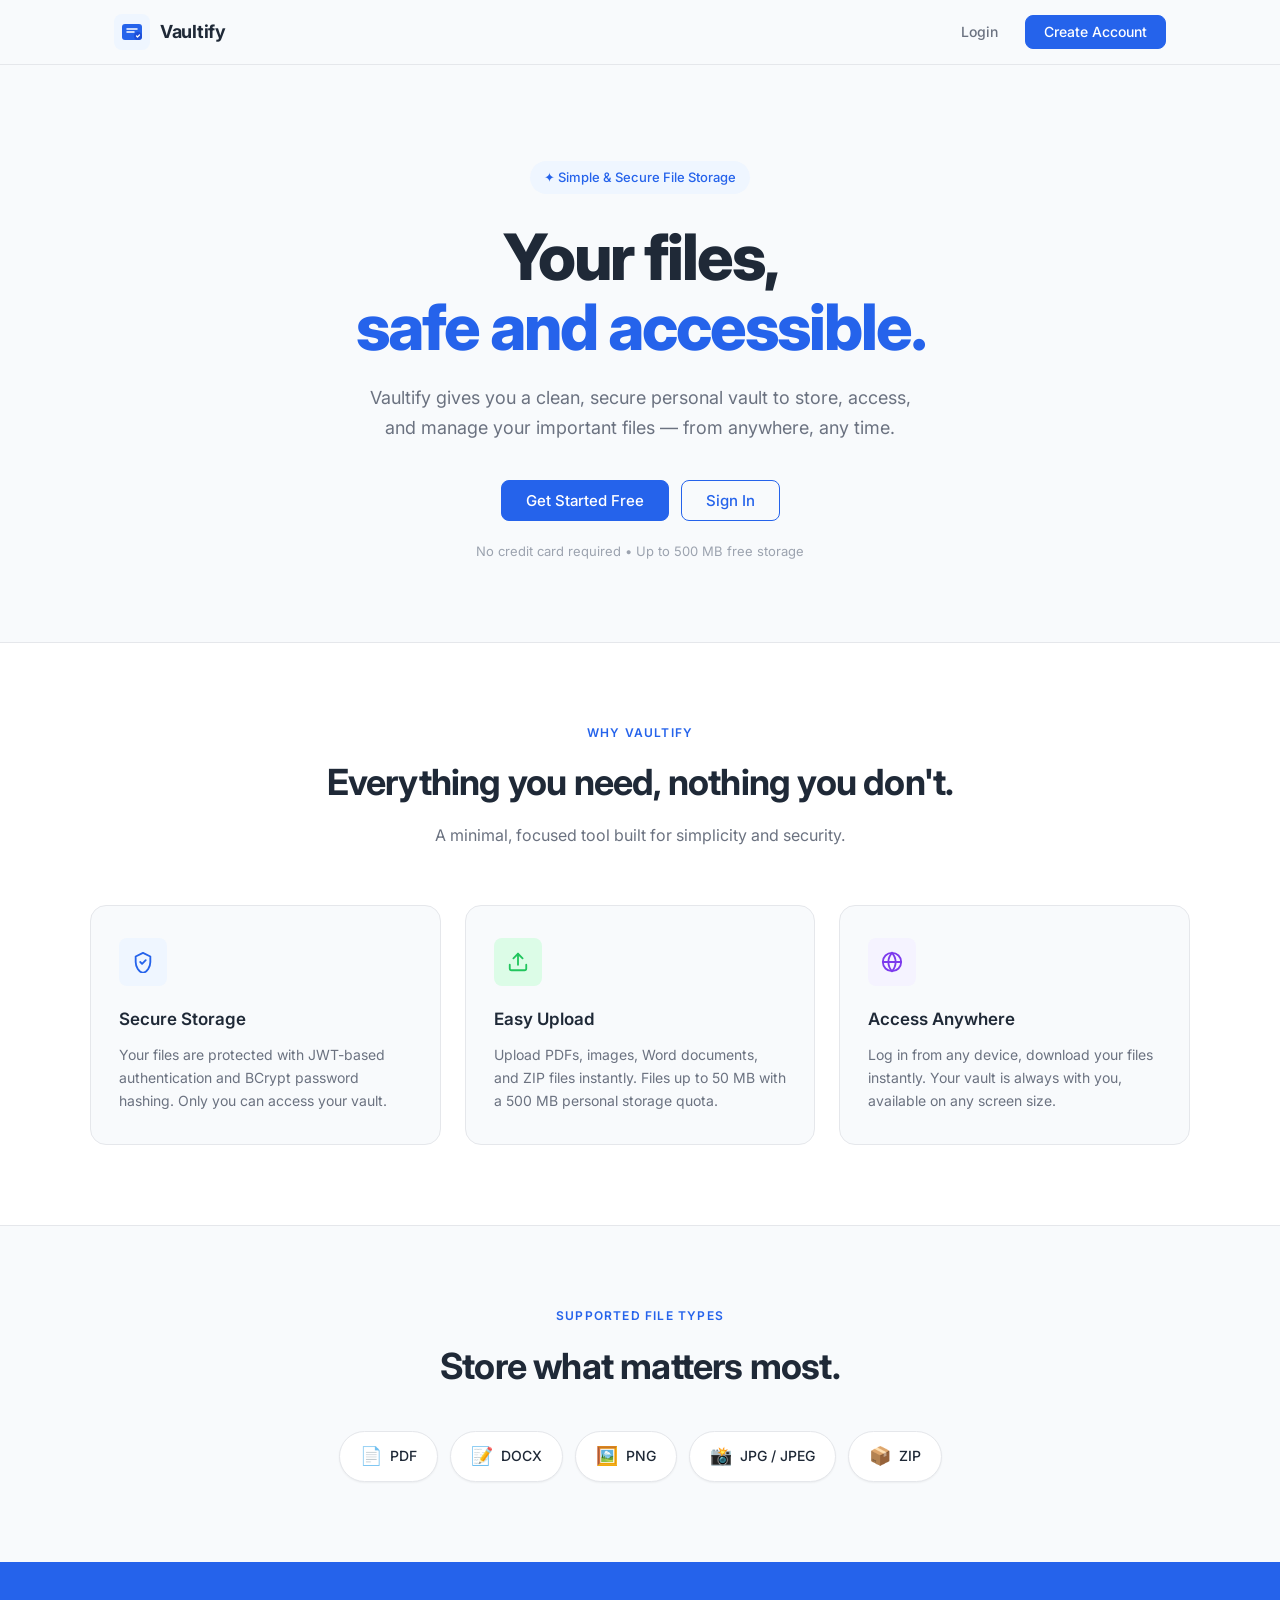
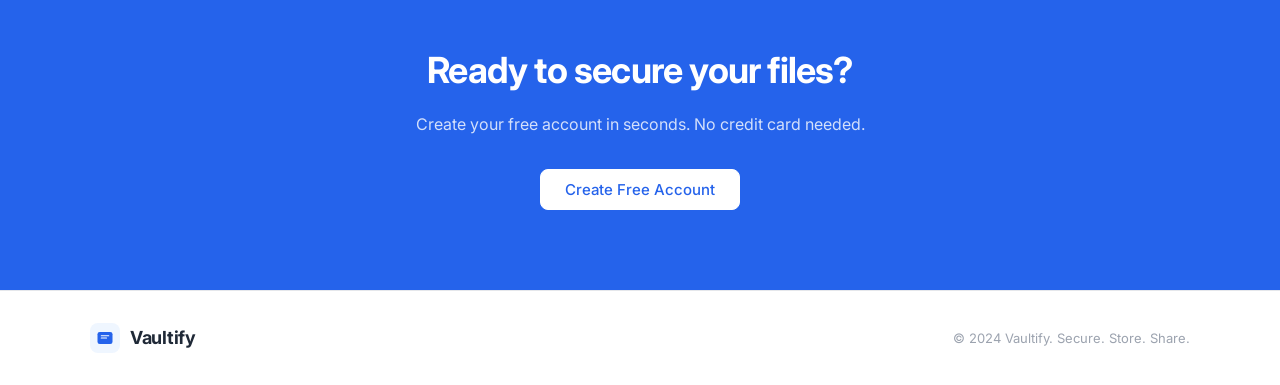
==== frontend/index.html @ 579fc2db "Initial commit - Vaultify v1.0 MVP - Spring Boot backend with JWT auth and H2 database - LocalStorag" ====
<!DOCTYPE html>
<html lang="en">
<head>
    <meta charset="UTF-8">
    <meta name="viewport" content="width=device-width, initial-scale=1.0">
    <meta name="description" content="Vaultify — Secure cloud file storage for you and your team. Upload, store, and access your files anywhere.">
    <title>Vaultify — Secure. Store. Share.</title>
    <link rel="preconnect" href="https://fonts.googleapis.com">
    <link rel="preconnect" href="https://fonts.gstatic.com" crossorigin>
    <link href="https://fonts.googleapis.com/css2?family=Inter:wght@300;400;500;600;700;800&display=swap" rel="stylesheet">
    <link rel="stylesheet" href="css/style.css">
</head>
<body>

    <!-- ========== NAVBAR ========== -->
    <nav class="navbar">
        <div class="nav-container">
            <a href="index.html" class="nav-logo">
                <div class="logo-icon">
                    <svg width="24" height="24" viewBox="0 0 24 24" fill="none">
                        <rect x="2" y="4" width="20" height="16" rx="3" fill="#2563EB"/>
                        <path d="M7 9h10M7 12h7" stroke="white" stroke-width="1.5" stroke-linecap="round"/>
                        <circle cx="18" cy="16" r="4" fill="#1D4ED8"/>
                        <path d="M16.5 16l1 1 2-2" stroke="white" stroke-width="1.2" stroke-linecap="round" stroke-linejoin="round"/>
                    </svg>
                </div>
                <span class="logo-text">Vaultify</span>
            </a>
            <div class="nav-actions">
                <a href="login.html" class="btn btn-ghost" id="nav-login">Login</a>
                <a href="signup.html" class="btn btn-primary" id="nav-signup">Create Account</a>
            </div>
        </div>
    </nav>

    <!-- ========== HERO ========== -->
    <section class="hero">
        <div class="hero-container">
            <div class="hero-badge">✦ Simple & Secure File Storage</div>
            <h1 class="hero-title">
                Your files,<br>
                <span class="hero-title-accent">safe and accessible.</span>
            </h1>
            <p class="hero-subtitle">
                Vaultify gives you a clean, secure personal vault to store, access,
                and manage your important files — from anywhere, any time.
            </p>
            <div class="hero-actions">
                <a href="signup.html" class="btn btn-primary btn-lg" id="hero-get-started">Get Started Free</a>
                <a href="login.html" class="btn btn-outline btn-lg" id="hero-login">Sign In</a>
            </div>
            <p class="hero-note">No credit card required &bull; Up to 500 MB free storage</p>
        </div>
    </section>

    <!-- ========== FEATURES ========== -->
    <section class="features">
        <div class="features-container">
            <div class="section-label">Why Vaultify</div>
            <h2 class="section-title">Everything you need, nothing you don't.</h2>
            <p class="section-subtitle">A minimal, focused tool built for simplicity and security.</p>

            <div class="features-grid">

                <div class="feature-card" id="feature-secure">
                    <div class="feature-icon feature-icon--blue">
                        <svg width="22" height="22" viewBox="0 0 24 24" fill="none">
                            <path d="M12 2L4 6v6c0 5.5 3.5 10.7 8 12 4.5-1.3 8-6.5 8-12V6L12 2z" stroke="#2563EB" stroke-width="2" stroke-linejoin="round"/>
                            <path d="M9 12l2 2 4-4" stroke="#2563EB" stroke-width="2" stroke-linecap="round" stroke-linejoin="round"/>
                        </svg>
                    </div>
                    <h3 class="feature-title">Secure Storage</h3>
                    <p class="feature-desc">
                        Your files are protected with JWT-based authentication and BCrypt password hashing.
                        Only you can access your vault.
                    </p>
                </div>

                <div class="feature-card" id="feature-upload">
                    <div class="feature-icon feature-icon--green">
                        <svg width="22" height="22" viewBox="0 0 24 24" fill="none">
                            <path d="M21 15v4a2 2 0 01-2 2H5a2 2 0 01-2-2v-4" stroke="#22C55E" stroke-width="2" stroke-linecap="round"/>
                            <polyline points="17,8 12,3 7,8" stroke="#22C55E" stroke-width="2" stroke-linecap="round" stroke-linejoin="round"/>
                            <line x1="12" y1="3" x2="12" y2="15" stroke="#22C55E" stroke-width="2" stroke-linecap="round"/>
                        </svg>
                    </div>
                    <h3 class="feature-title">Easy Upload</h3>
                    <p class="feature-desc">
                        Upload PDFs, images, Word documents, and ZIP files instantly.
                        Files up to 50 MB with a 500 MB personal storage quota.
                    </p>
                </div>

                <div class="feature-card" id="feature-access">
                    <div class="feature-icon feature-icon--purple">
                        <svg width="22" height="22" viewBox="0 0 24 24" fill="none">
                            <circle cx="12" cy="12" r="10" stroke="#7C3AED" stroke-width="2"/>
                            <path d="M2 12h20M12 2a15.3 15.3 0 014 10 15.3 15.3 0 01-4 10 15.3 15.3 0 01-4-10 15.3 15.3 0 014-10z" stroke="#7C3AED" stroke-width="2"/>
                        </svg>
                    </div>
                    <h3 class="feature-title">Access Anywhere</h3>
                    <p class="feature-desc">
                        Log in from any device, download your files instantly.
                        Your vault is always with you, available on any screen size.
                    </p>
                </div>

            </div>
        </div>
    </section>

    <!-- ========== SUPPORTED FILES ========== -->
    <section class="file-types">
        <div class="file-types-container">
            <div class="section-label">Supported File Types</div>
            <h2 class="section-title">Store what matters most.</h2>
            <div class="file-types-grid">
                <div class="file-type-badge">
                    <span class="file-type-icon">📄</span>
                    <span>PDF</span>
                </div>
                <div class="file-type-badge">
                    <span class="file-type-icon">📝</span>
                    <span>DOCX</span>
                </div>
                <div class="file-type-badge">
                    <span class="file-type-icon">🖼️</span>
                    <span>PNG</span>
                </div>
                <div class="file-type-badge">
                    <span class="file-type-icon">📸</span>
                    <span>JPG / JPEG</span>
                </div>
                <div class="file-type-badge">
                    <span class="file-type-icon">📦</span>
                    <span>ZIP</span>
                </div>
            </div>
        </div>
    </section>

    <!-- ========== CTA ========== -->
    <section class="cta-section">
        <div class="cta-container">
            <h2 class="cta-title">Ready to secure your files?</h2>
            <p class="cta-subtitle">Create your free account in seconds. No credit card needed.</p>
            <a href="signup.html" class="btn btn-primary btn-lg" id="cta-signup">Create Free Account</a>
        </div>
    </section>

    <!-- ========== FOOTER ========== -->
    <footer class="footer">
        <div class="footer-container">
            <a href="index.html" class="nav-logo">
                <div class="logo-icon logo-icon--sm">
                    <svg width="18" height="18" viewBox="0 0 24 24" fill="none">
                        <rect x="2" y="4" width="20" height="16" rx="3" fill="#2563EB"/>
                        <path d="M7 9h10M7 12h7" stroke="white" stroke-width="1.5" stroke-linecap="round"/>
                    </svg>
                </div>
                <span class="logo-text">Vaultify</span>
            </a>
            <p class="footer-copy">&copy; 2024 Vaultify. Secure. Store. Share.</p>
        </div>
    </footer>

    <script>
        // If already logged in, redirect to dashboard
        if (localStorage.getItem('vaultify_token')) {
            // Don't auto-redirect from landing page — let user see it
        }
    </script>

</body>
</html>
---- frontend/css/style.css ----
/* =============================================
   Vaultify — Global Styles (style.css)
   Used by: index.html, login.html, signup.html
   ============================================= */

/* ========== Google Font ========== */
@import url('https://fonts.googleapis.com/css2?family=Inter:wght@300;400;500;600;700;800&display=swap');

/* ========== CSS Custom Properties ========== */
:root {
    --primary:        #2563EB;
    --primary-hover:  #1D4ED8;
    --primary-light:  #EFF6FF;
    --background:     #F8FAFC;
    --card:           #FFFFFF;
    --text:           #1F2937;
    --text-secondary: #6B7280;
    --text-muted:     #9CA3AF;
    --border:         #E5E7EB;
    --border-focus:   #2563EB;
    --success:        #22C55E;
    --success-light:  #DCFCE7;
    --danger:         #EF4444;
    --danger-light:   #FEF2F2;
    --purple:         #7C3AED;
    --purple-light:   #F5F3FF;

    --shadow-sm:  0 1px 2px rgba(0, 0, 0, 0.05);
    --shadow:     0 1px 3px rgba(0, 0, 0, 0.1), 0 1px 2px rgba(0, 0, 0, 0.06);
    --shadow-md:  0 4px 6px rgba(0, 0, 0, 0.07), 0 2px 4px rgba(0, 0, 0, 0.06);
    --shadow-lg:  0 10px 15px rgba(0, 0, 0, 0.08), 0 4px 6px rgba(0, 0, 0, 0.04);
    --shadow-xl:  0 20px 25px rgba(0, 0, 0, 0.10), 0 8px 10px rgba(0, 0, 0, 0.04);

    --radius-sm: 8px;
    --radius:    12px;
    --radius-lg: 16px;
    --radius-xl: 24px;

    --transition: all 0.2s ease;
    --transition-slow: all 0.3s ease;
}

/* ========== Reset ========== */
*, *::before, *::after {
    margin: 0;
    padding: 0;
    box-sizing: border-box;
}

html {
    scroll-behavior: smooth;
}

body {
    font-family: 'Inter', -apple-system, BlinkMacSystemFont, 'Segoe UI', sans-serif;
    background-color: var(--background);
    color: var(--text);
    line-height: 1.6;
    -webkit-font-smoothing: antialiased;
    -moz-osx-font-smoothing: grayscale;
}

a {
    text-decoration: none;
    color: inherit;
}

button {
    cursor: pointer;
    font-family: inherit;
    border: none;
    background: none;
}

img, svg {
    display: block;
}

/* =============================================
   LAYOUT — SHARED
   ============================================= */

/* ========== Logo ========== */
.nav-logo {
    display: flex;
    align-items: center;
    gap: 10px;
    text-decoration: none;
}

.logo-icon {
    width: 36px;
    height: 36px;
    border-radius: var(--radius-sm);
    display: flex;
    align-items: center;
    justify-content: center;
    background: var(--primary-light);
    flex-shrink: 0;
}

.logo-icon--sm {
    width: 30px;
    height: 30px;
}

.logo-icon--white {
    background: rgba(255,255,255,0.15);
}

.logo-text {
    font-size: 18px;
    font-weight: 700;
    color: var(--text);
    letter-spacing: -0.3px;
}

.logo-text--white {
    color: white;
}

/* =============================================
   BUTTONS
   ============================================= */

.btn {
    display: inline-flex;
    align-items: center;
    justify-content: center;
    gap: 8px;
    padding: 9px 18px;
    font-size: 14px;
    font-weight: 500;
    border-radius: var(--radius-sm);
    transition: var(--transition);
    cursor: pointer;
    border: 1.5px solid transparent;
    line-height: 1;
    white-space: nowrap;
    text-decoration: none;
}

.btn:disabled {
    opacity: 0.6;
    cursor: not-allowed;
}

.btn-primary {
    background: var(--primary);
    color: white;
    border-color: var(--primary);
}

.btn-primary:hover:not(:disabled) {
    background: var(--primary-hover);
    border-color: var(--primary-hover);
    box-shadow: 0 4px 12px rgba(37, 99, 235, 0.3);
    transform: translateY(-1px);
}

.btn-ghost {
    background: transparent;
    color: var(--text-secondary);
}

.btn-ghost:hover:not(:disabled) {
    background: var(--border);
    color: var(--text);
}

.btn-outline {
    background: transparent;
    color: var(--primary);
    border-color: var(--primary);
}

.btn-outline:hover:not(:disabled) {
    background: var(--primary-light);
}

.btn-danger {
    background: var(--danger);
    color: white;
    border-color: var(--danger);
}

.btn-danger:hover:not(:disabled) {
    background: #DC2626;
    border-color: #DC2626;
    box-shadow: 0 4px 12px rgba(239, 68, 68, 0.3);
    transform: translateY(-1px);
}

.btn-outline-danger {
    background: transparent;
    color: var(--danger);
    border-color: var(--danger);
}

.btn-outline-danger:hover:not(:disabled) {
    background: var(--danger-light);
}

.btn-lg {
    padding: 12px 24px;
    font-size: 15px;
}

.btn-full {
    width: 100%;
}

/* Spinner inside button */
.btn-spinner {
    width: 16px;
    height: 16px;
    border: 2px solid rgba(255,255,255,0.3);
    border-top-color: white;
    border-radius: 50%;
    animation: spin 0.7s linear infinite;
    display: inline-block;
}

@keyframes spin {
    to { transform: rotate(360deg); }
}

/* =============================================
   NAVBAR (Landing Page)
   ============================================= */

.navbar {
    position: sticky;
    top: 0;
    z-index: 100;
    background: rgba(248, 250, 252, 0.9);
    backdrop-filter: blur(12px);
    border-bottom: 1px solid var(--border);
}

.nav-container {
    max-width: 1100px;
    margin: 0 auto;
    padding: 0 24px;
    height: 64px;
    display: flex;
    align-items: center;
    justify-content: space-between;
}

.nav-actions {
    display: flex;
    align-items: center;
    gap: 8px;
}

/* =============================================
   HERO SECTION
   ============================================= */

.hero {
    padding: 96px 24px 80px;
}

.hero-container {
    max-width: 720px;
    margin: 0 auto;
    text-align: center;
}

.hero-badge {
    display: inline-flex;
    align-items: center;
    gap: 6px;
    padding: 6px 14px;
    background: var(--primary-light);
    color: var(--primary);
    font-size: 13px;
    font-weight: 500;
    border-radius: 100px;
    margin-bottom: 28px;
}

.hero-title {
    font-size: clamp(40px, 6vw, 64px);
    font-weight: 800;
    letter-spacing: -2px;
    line-height: 1.1;
    color: var(--text);
    margin-bottom: 20px;
}

.hero-title-accent {
    color: var(--primary);
}

.hero-subtitle {
    font-size: 18px;
    color: var(--text-secondary);
    line-height: 1.7;
    max-width: 560px;
    margin: 0 auto 36px;
}

.hero-actions {
    display: flex;
    align-items: center;
    justify-content: center;
    gap: 12px;
    flex-wrap: wrap;
}

.hero-note {
    margin-top: 20px;
    font-size: 13px;
    color: var(--text-muted);
}

/* =============================================
   FEATURES SECTION
   ============================================= */

.features {
    padding: 80px 24px;
    background: white;
    border-top: 1px solid var(--border);
    border-bottom: 1px solid var(--border);
}

.features-container {
    max-width: 1100px;
    margin: 0 auto;
    text-align: center;
}

.section-label {
    font-size: 12px;
    font-weight: 600;
    letter-spacing: 1.2px;
    text-transform: uppercase;
    color: var(--primary);
    margin-bottom: 12px;
}

.section-title {
    font-size: clamp(26px, 4vw, 36px);
    font-weight: 700;
    letter-spacing: -0.8px;
    color: var(--text);
    margin-bottom: 12px;
}

.section-subtitle {
    font-size: 16px;
    color: var(--text-secondary);
    margin-bottom: 56px;
}

.features-grid {
    display: grid;
    grid-template-columns: repeat(3, 1fr);
    gap: 24px;
}

.feature-card {
    background: var(--background);
    border: 1px solid var(--border);
    border-radius: var(--radius-lg);
    padding: 32px 28px;
    text-align: left;
    transition: var(--transition-slow);
}

.feature-card:hover {
    box-shadow: var(--shadow-lg);
    transform: translateY(-3px);
    border-color: transparent;
}

.feature-icon {
    width: 48px;
    height: 48px;
    border-radius: var(--radius-sm);
    display: flex;
    align-items: center;
    justify-content: center;
    margin-bottom: 20px;
}

.feature-icon--blue   { background: var(--primary-light); }
.feature-icon--green  { background: var(--success-light); }
.feature-icon--purple { background: var(--purple-light); }

.feature-title {
    font-size: 17px;
    font-weight: 600;
    color: var(--text);
    margin-bottom: 10px;
}

.feature-desc {
    font-size: 14px;
    color: var(--text-secondary);
    line-height: 1.65;
}

/* =============================================
   FILE TYPES SECTION
   ============================================= */

.file-types {
    padding: 80px 24px;
}

.file-types-container {
    max-width: 1100px;
    margin: 0 auto;
    text-align: center;
}

.file-types-grid {
    display: flex;
    align-items: center;
    justify-content: center;
    flex-wrap: wrap;
    gap: 12px;
    margin-top: 36px;
}

.file-type-badge {
    display: flex;
    align-items: center;
    gap: 8px;
    padding: 10px 20px;
    background: white;
    border: 1px solid var(--border);
    border-radius: 100px;
    font-size: 14px;
    font-weight: 500;
    color: var(--text);
    box-shadow: var(--shadow-sm);
    transition: var(--transition);
}

.file-type-badge:hover {
    border-color: var(--primary);
    box-shadow: var(--shadow);
    transform: translateY(-1px);
}

.file-type-icon {
    font-size: 18px;
}

/* =============================================
   CTA SECTION
   ============================================= */

.cta-section {
    padding: 80px 24px;
    background: var(--primary);
}

.cta-container {
    max-width: 600px;
    margin: 0 auto;
    text-align: center;
}

.cta-title {
    font-size: clamp(26px, 4vw, 36px);
    font-weight: 700;
    letter-spacing: -0.8px;
    color: white;
    margin-bottom: 12px;
}

.cta-subtitle {
    font-size: 16px;
    color: rgba(255,255,255,0.8);
    margin-bottom: 32px;
}

.cta-section .btn-primary {
    background: white;
    color: var(--primary);
    border-color: white;
}

.cta-section .btn-primary:hover {
    background: #EFF6FF;
    border-color: #EFF6FF;
    box-shadow: 0 4px 20px rgba(0,0,0,0.15);
}

/* =============================================
   FOOTER
   ============================================= */

.footer {
    padding: 32px 24px;
    border-top: 1px solid var(--border);
    background: white;
}

.footer-container {
    max-width: 1100px;
    margin: 0 auto;
    display: flex;
    align-items: center;
    justify-content: space-between;
    flex-wrap: wrap;
    gap: 16px;
}

.footer-copy {
    font-size: 13px;
    color: var(--text-muted);
}

/* =============================================
   AUTH PAGES (Login, Signup)
   ============================================= */

.auth-page {
    background: var(--background);
    min-height: 100vh;
}

.auth-wrapper {
    display: flex;
    min-height: 100vh;
}

/* Left panel — blue branding */
.auth-panel--left {
    flex: 0 0 420px;
    background: linear-gradient(135deg, #1D4ED8 0%, #2563EB 50%, #3B82F6 100%);
    padding: 40px;
    display: flex;
    flex-direction: column;
    justify-content: space-between;
}

.auth-panel-content {
    flex: 1;
    display: flex;
    flex-direction: column;
    justify-content: center;
    padding: 40px 0;
}

.auth-panel-title {
    font-size: 32px;
    font-weight: 700;
    color: white;
    letter-spacing: -0.8px;
    margin-bottom: 12px;
}

.auth-panel-subtitle {
    font-size: 16px;
    color: rgba(255,255,255,0.75);
    margin-bottom: 36px;
}

.auth-panel-features {
    display: flex;
    flex-direction: column;
    gap: 14px;
}

.auth-panel-feature {
    display: flex;
    align-items: center;
    gap: 12px;
    font-size: 14px;
    color: rgba(255,255,255,0.9);
}

.check-icon {
    width: 22px;
    height: 22px;
    background: rgba(255,255,255,0.2);
    border-radius: 50%;
    display: flex;
    align-items: center;
    justify-content: center;
    font-size: 11px;
    font-weight: 700;
    color: white;
    flex-shrink: 0;
}

/* Right panel — form */
.auth-panel--right {
    flex: 1;
    display: flex;
    align-items: center;
    justify-content: center;
    padding: 40px 24px;
    overflow-y: auto;
}

.auth-form-container {
    width: 100%;
    max-width: 420px;
}

.auth-form-header {
    margin-bottom: 36px;
}

.auth-form-title {
    font-size: 26px;
    font-weight: 700;
    color: var(--text);
    letter-spacing: -0.5px;
    margin-bottom: 8px;
}

.auth-form-subtitle {
    font-size: 14px;
    color: var(--text-secondary);
}

.auth-link {
    color: var(--primary);
    font-weight: 500;
    transition: var(--transition);
}

.auth-link:hover {
    text-decoration: underline;
}

/* ========== Form Elements ========== */

.auth-form {
    display: flex;
    flex-direction: column;
    gap: 20px;
}

.form-group {
    display: flex;
    flex-direction: column;
    gap: 6px;
}

.form-label {
    font-size: 13px;
    font-weight: 500;
    color: var(--text);
}

.form-input {
    width: 100%;
    padding: 11px 14px;
    font-size: 14px;
    font-family: inherit;
    color: var(--text);
    background: white;
    border: 1.5px solid var(--border);
    border-radius: var(--radius-sm);
    outline: none;
    transition: var(--transition);
}

.form-input:focus {
    border-color: var(--border-focus);
    box-shadow: 0 0 0 3px rgba(37, 99, 235, 0.1);
}

.form-input.is-error {
    border-color: var(--danger);
    box-shadow: 0 0 0 3px rgba(239, 68, 68, 0.1);
}

.form-input::placeholder {
    color: var(--text-muted);
}

.form-error {
    font-size: 12px;
    color: var(--danger);
    min-height: 16px;
}

/* Password toggle */
.input-wrapper {
    position: relative;
}

.input-wrapper .form-input {
    padding-right: 44px;
}

.toggle-password {
    position: absolute;
    right: 12px;
    top: 50%;
    transform: translateY(-50%);
    background: none;
    border: none;
    cursor: pointer;
    padding: 4px;
    display: flex;
    align-items: center;
    color: var(--text-muted);
    transition: var(--transition);
}

.toggle-password:hover {
    color: var(--text-secondary);
}

/* Alert */
.alert {
    padding: 12px 16px;
    border-radius: var(--radius-sm);
    font-size: 14px;
    margin-bottom: 4px;
}

.alert-error {
    background: var(--danger-light);
    color: #DC2626;
    border: 1px solid #FCA5A5;
}

.alert-success {
    background: var(--success-light);
    color: #15803D;
    border: 1px solid #86EFAC;
}

/* Auth terms */
.auth-terms {
    font-size: 12px;
    color: var(--text-muted);
    text-align: center;
    margin-top: 16px;
    line-height: 1.5;
}

/* =============================================
   RESPONSIVE
   ============================================= */

@media (max-width: 900px) {
    .features-grid {
        grid-template-columns: 1fr;
    }

    .auth-panel--left {
        display: none;
    }
}

@media (max-width: 640px) {
    .hero {
        padding: 60px 20px 60px;
    }

    .hero-title {
        letter-spacing: -1px;
    }

    .hero-actions {
        flex-direction: column;
        align-items: stretch;
    }

    .hero-actions .btn {
        width: 100%;
    }

    .nav-container {
        padding: 0 16px;
    }

    .footer-container {
        flex-direction: column;
        align-items: flex-start;
    }

    .file-types-grid {
        gap: 8px;
    }
}
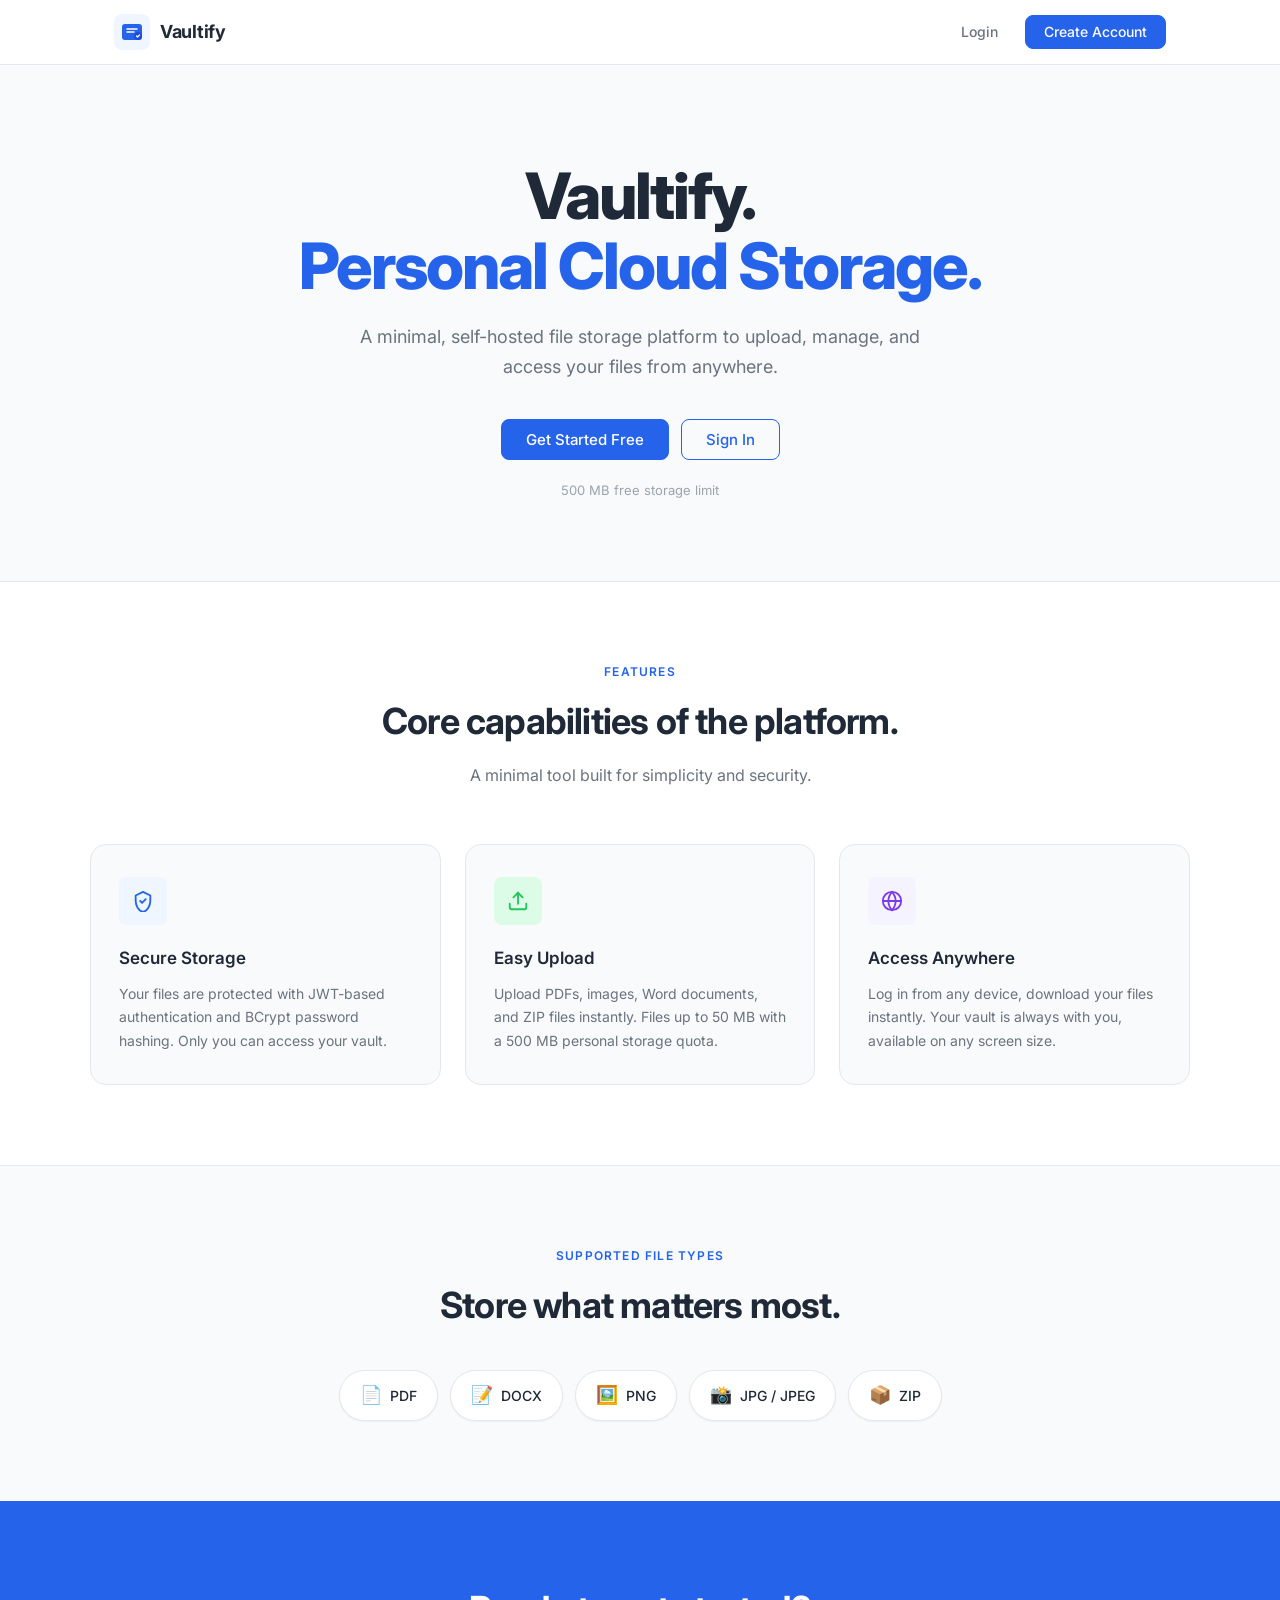
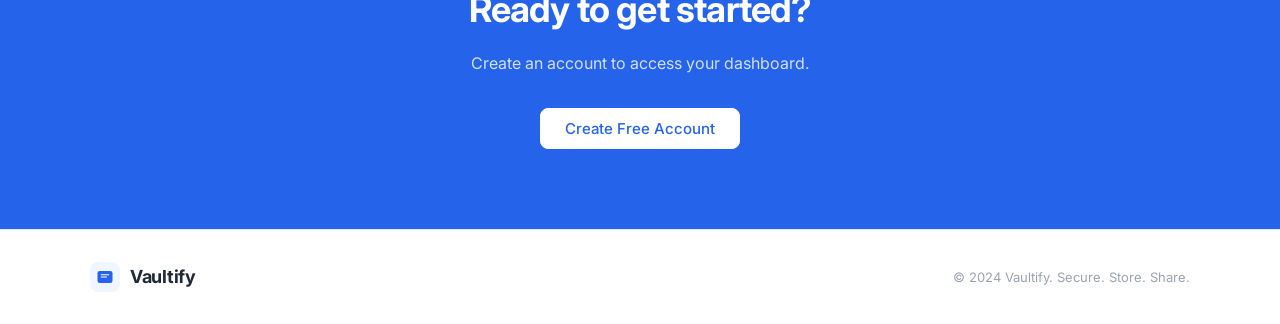
==== commit 2cc5a9e1: "UI Redesign: Minimalist white auth screens, simplify text, fix signup bug" ====
--- a/frontend/index.html
+++ b/frontend/index.html
@@ -36,29 +36,27 @@
     <!-- ========== HERO ========== -->
     <section class="hero">
         <div class="hero-container">
-            <div class="hero-badge">✦ Simple & Secure File Storage</div>
             <h1 class="hero-title">
-                Your files,<br>
-                <span class="hero-title-accent">safe and accessible.</span>
+                Vaultify.<br>
+                <span class="hero-title-accent">Personal Cloud Storage.</span>
             </h1>
             <p class="hero-subtitle">
-                Vaultify gives you a clean, secure personal vault to store, access,
-                and manage your important files — from anywhere, any time.
+                A minimal, self-hosted file storage platform to upload, manage, and access your files from anywhere.
             </p>
             <div class="hero-actions">
                 <a href="signup.html" class="btn btn-primary btn-lg" id="hero-get-started">Get Started Free</a>
                 <a href="login.html" class="btn btn-outline btn-lg" id="hero-login">Sign In</a>
             </div>
-            <p class="hero-note">No credit card required &bull; Up to 500 MB free storage</p>
+            <p class="hero-note">500 MB free storage limit</p>
         </div>
     </section>
 
     <!-- ========== FEATURES ========== -->
     <section class="features">
         <div class="features-container">
-            <div class="section-label">Why Vaultify</div>
-            <h2 class="section-title">Everything you need, nothing you don't.</h2>
-            <p class="section-subtitle">A minimal, focused tool built for simplicity and security.</p>
+            <div class="section-label">Features</div>
+            <h2 class="section-title">Core capabilities of the platform.</h2>
+            <p class="section-subtitle">A minimal tool built for simplicity and security.</p>
 
             <div class="features-grid">
 
@@ -142,8 +140,8 @@
     <!-- ========== CTA ========== -->
     <section class="cta-section">
         <div class="cta-container">
-            <h2 class="cta-title">Ready to secure your files?</h2>
-            <p class="cta-subtitle">Create your free account in seconds. No credit card needed.</p>
+            <h2 class="cta-title">Ready to get started?</h2>
+            <p class="cta-subtitle">Create an account to access your dashboard.</p>
             <a href="signup.html" class="btn btn-primary btn-lg" id="cta-signup">Create Free Account</a>
         </div>
     </section>
--- a/frontend/css/style.css
+++ b/frontend/css/style.css
@@ -154,8 +154,6 @@
 .btn-primary:hover:not(:disabled) {
     background: var(--primary-hover);
     border-color: var(--primary-hover);
-    box-shadow: 0 4px 12px rgba(37, 99, 235, 0.3);
-    transform: translateY(-1px);
 }
 
 .btn-ghost {
@@ -187,8 +185,6 @@
 .btn-danger:hover:not(:disabled) {
     background: #DC2626;
     border-color: #DC2626;
-    box-shadow: 0 4px 12px rgba(239, 68, 68, 0.3);
-    transform: translateY(-1px);
 }
 
 .btn-outline-danger {
@@ -233,8 +229,7 @@
     position: sticky;
     top: 0;
     z-index: 100;
-    background: rgba(248, 250, 252, 0.9);
-    backdrop-filter: blur(12px);
+    background: #FFFFFF;
     border-bottom: 1px solid var(--border);
 }
 
@@ -268,18 +263,6 @@
     text-align: center;
 }
 
-.hero-badge {
-    display: inline-flex;
-    align-items: center;
-    gap: 6px;
-    padding: 6px 14px;
-    background: var(--primary-light);
-    color: var(--primary);
-    font-size: 13px;
-    font-weight: 500;
-    border-radius: 100px;
-    margin-bottom: 28px;
-}
 
 .hero-title {
     font-size: clamp(40px, 6vw, 64px);
@@ -372,9 +355,7 @@
 }
 
 .feature-card:hover {
-    box-shadow: var(--shadow-lg);
-    transform: translateY(-3px);
-    border-color: transparent;
+    border-color: var(--primary);
 }
 
 .feature-icon {
@@ -444,8 +425,6 @@
 
 .file-type-badge:hover {
     border-color: var(--primary);
-    box-shadow: var(--shadow);
-    transform: translateY(-1px);
 }
 
 .file-type-icon {
@@ -490,7 +469,6 @@
 .cta-section .btn-primary:hover {
     background: #EFF6FF;
     border-color: #EFF6FF;
-    box-shadow: 0 4px 20px rgba(0,0,0,0.15);
 }
 
 /* =============================================
@@ -523,84 +501,19 @@
    ============================================= */
 
 .auth-page {
-    background: var(--background);
+    background: #FFFFFF;
     min-height: 100vh;
 }
 
 .auth-wrapper {
     display: flex;
+    align-items: center;
+    justify-content: center;
     min-height: 100vh;
-}
-
-/* Left panel — blue branding */
-.auth-panel--left {
-    flex: 0 0 420px;
-    background: linear-gradient(135deg, #1D4ED8 0%, #2563EB 50%, #3B82F6 100%);
-    padding: 40px;
-    display: flex;
-    flex-direction: column;
-    justify-content: space-between;
-}
-
-.auth-panel-content {
-    flex: 1;
-    display: flex;
-    flex-direction: column;
-    justify-content: center;
-    padding: 40px 0;
-}
-
-.auth-panel-title {
-    font-size: 32px;
-    font-weight: 700;
-    color: white;
-    letter-spacing: -0.8px;
-    margin-bottom: 12px;
-}
-
-.auth-panel-subtitle {
-    font-size: 16px;
-    color: rgba(255,255,255,0.75);
-    margin-bottom: 36px;
-}
-
-.auth-panel-features {
-    display: flex;
-    flex-direction: column;
-    gap: 14px;
-}
-
-.auth-panel-feature {
-    display: flex;
-    align-items: center;
-    gap: 12px;
-    font-size: 14px;
-    color: rgba(255,255,255,0.9);
-}
-
-.check-icon {
-    width: 22px;
-    height: 22px;
-    background: rgba(255,255,255,0.2);
-    border-radius: 50%;
-    display: flex;
-    align-items: center;
-    justify-content: center;
-    font-size: 11px;
-    font-weight: 700;
-    color: white;
-    flex-shrink: 0;
-}
-
-/* Right panel — form */
-.auth-panel--right {
-    flex: 1;
-    display: flex;
-    align-items: center;
-    justify-content: center;
-    padding: 40px 24px;
-    overflow-y: auto;
-}
+    padding: 24px;
+}
+
+/* Auth Form */
 
 .auth-form-container {
     width: 100%;
@@ -753,9 +666,7 @@
         grid-template-columns: 1fr;
     }
 
-    .auth-panel--left {
-        display: none;
-    }
+    /* Auth panel removed */
 }
 
 @media (max-width: 640px) {
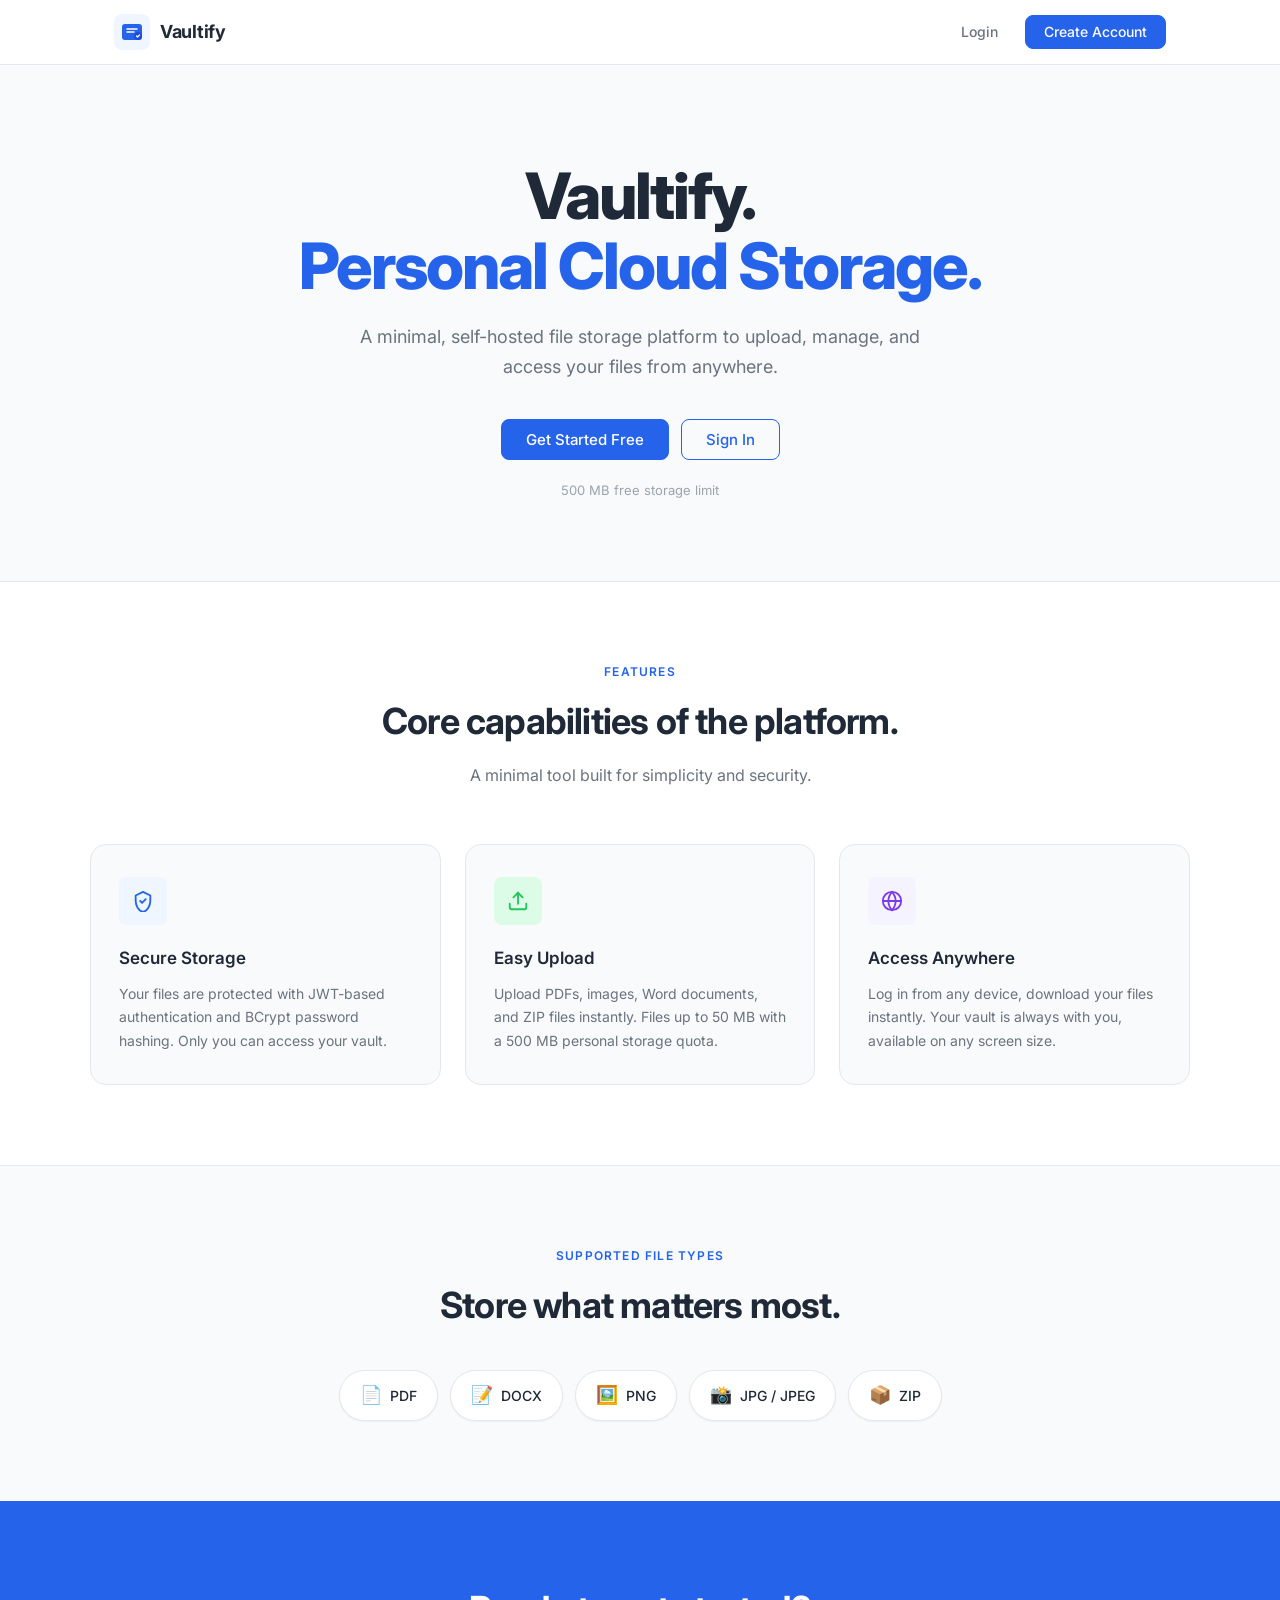
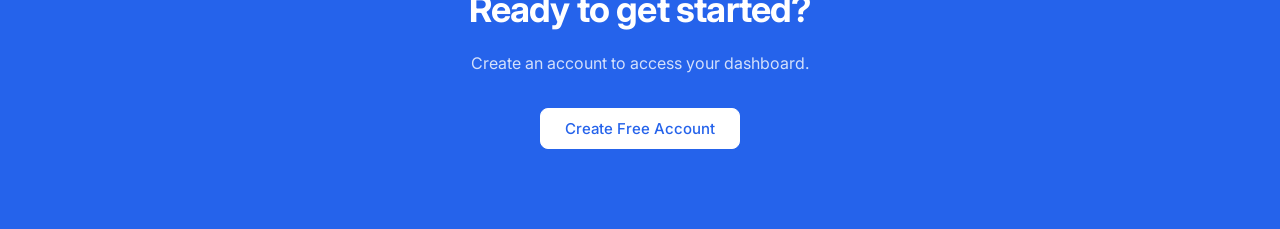
==== commit 0e51a670: "UI Tweaks: Center auth headers, simplify text, remove landing footer" ====
--- a/frontend/index.html
+++ b/frontend/index.html
@@ -146,21 +146,6 @@
         </div>
     </section>
 
-    <!-- ========== FOOTER ========== -->
-    <footer class="footer">
-        <div class="footer-container">
-            <a href="index.html" class="nav-logo">
-                <div class="logo-icon logo-icon--sm">
-                    <svg width="18" height="18" viewBox="0 0 24 24" fill="none">
-                        <rect x="2" y="4" width="20" height="16" rx="3" fill="#2563EB"/>
-                        <path d="M7 9h10M7 12h7" stroke="white" stroke-width="1.5" stroke-linecap="round"/>
-                    </svg>
-                </div>
-                <span class="logo-text">Vaultify</span>
-            </a>
-            <p class="footer-copy">&copy; 2024 Vaultify. Secure. Store. Share.</p>
-        </div>
-    </footer>
 
     <script>
         // If already logged in, redirect to dashboard
--- a/frontend/css/style.css
+++ b/frontend/css/style.css
@@ -521,7 +521,8 @@
 }
 
 .auth-form-header {
-    margin-bottom: 36px;
+    margin-bottom: 32px;
+    text-align: center;
 }
 
 .auth-form-title {
